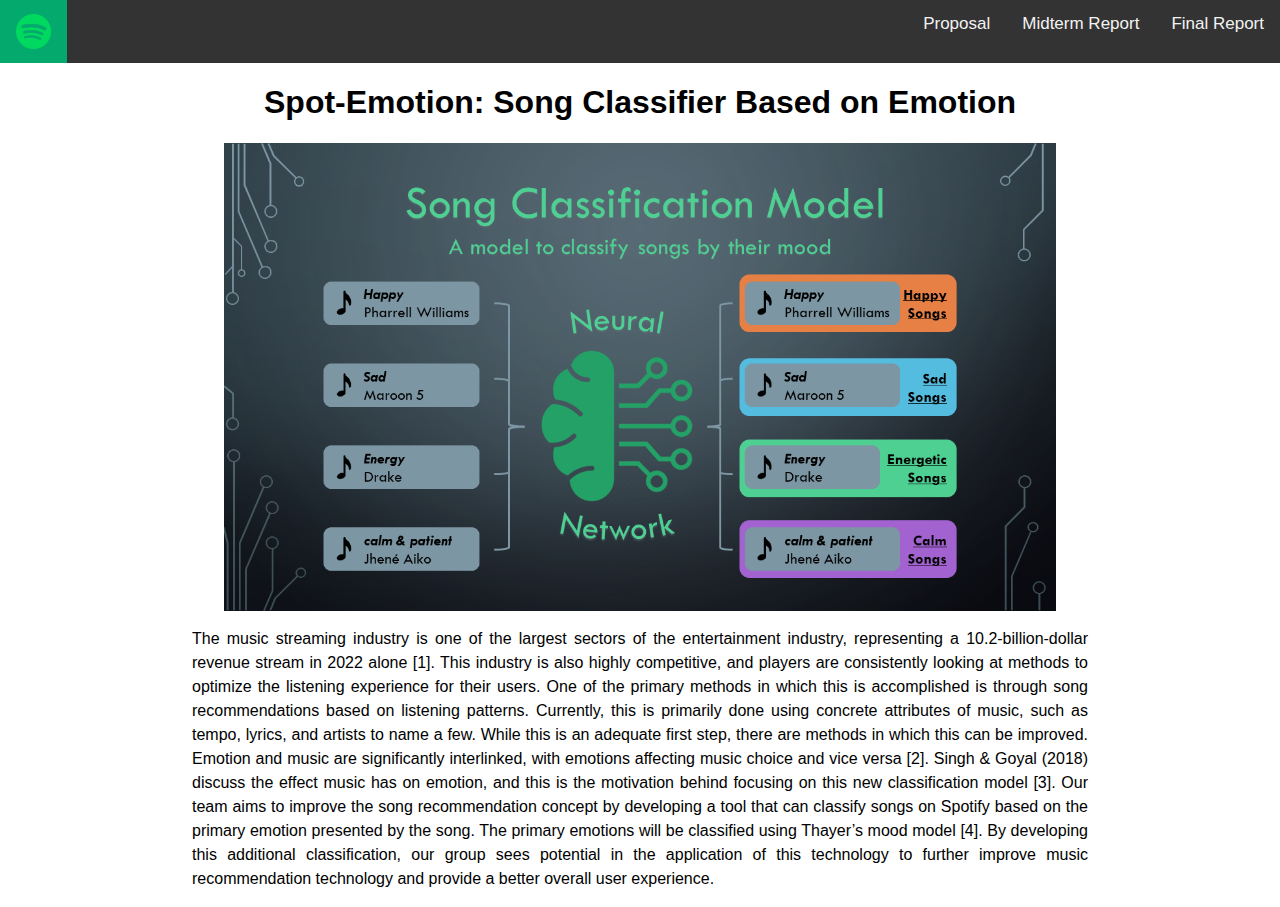
==== index.html @ ffe18056 "main" ====
<html lang="en">
<head>
    <meta charset="UTF-8">
    <meta http-equiv="X-UA-Compatible" content="IE=edge">
    <meta name="viewport" content="width=device-width, initial-scale=1.0">
    <title>CS 4641 Group 3 Project</title>
    <link rel="icon" type="image/x-icon" href="General Pictures/favicon.png">
    <!--<link rel="shortcut icon" type="image/png" href="favicon.png">--> <!--Insert Favicon Later-->
    <!--<link rel="shortcut icon" type="image/x-icon" href="favicon.ico">-->
    <link rel="stylesheet" href="styles.css">
</head>
<body>
    <link rel="stylesheet" href="https://cdnjs.cloudflare.com/ajax/libs/font-awesome/4.7.0/css/font-awesome.min.css">
    <div class="topnav" id = "topNavElem">
        <!--<a class = "active" href="https://shayan-boghani.github.io/cs4641project">CS 4641 Group 3 Project</a>-->
        <a class = "active" href="https://shayan-boghani.github.io/cs4641project">
          <img src="General Pictures/favicon.png" style="height: 35px; width: 35px;">
        </a>
        <div class="topnav-right">
            <a href="https://shayan-boghani.github.io/cs4641project/proposal">Proposal</a>
            <a href="https://shayan-boghani.github.io/cs4641project/midterm-report">Midterm Report</a>
            <a href="https://shayan-boghani.github.io/cs4641project/final-report">Final Report</a>
            <a href="javascript:void(0);" class="icon" onclick="myFunction()">
                <i class="fa fa-bars"></i>
            </a>
        </div>
      </div>
    <h1>Spot-Emotion: Song Classifier Based on Emotion</h1>
    <img src="General Pictures/Updated Infographic.png" alt="Infographic" class="center">
    <p>The music streaming industry is one of the largest sectors of the entertainment industry, representing a 10.2-billion-dollar revenue stream in 2022 alone [1]. This industry is also highly competitive, and players are consistently looking at methods to optimize the listening experience for their users. One of the primary methods in which this is accomplished is through song recommendations based on listening patterns. Currently, this is primarily done using concrete attributes of music, such as tempo, lyrics, and artists to name a few. While this is an adequate first step, there are methods in which this can be improved. Emotion and music are significantly interlinked, with emotions affecting music choice and vice versa [2]. Singh & Goyal (2018) discuss the effect music has on emotion, and this is the motivation behind focusing on this new classification model [3]. Our team aims to improve the song recommendation concept by developing a tool that can classify songs on Spotify based on the primary emotion presented by the song. The primary emotions will be classified using Thayer’s mood model [4]. By developing this additional classification, our group sees potential in the application of this technology to further improve music recommendation technology and provide a better overall user experience.</p>
    <script src="https://code.jquery.com/jquery-3.3.1.slim.min.js" integrity="sha384-q8i/X+965DzO0rT7abK41JStQIAqVgRVzpbzo5smXKp4YfRvH+8abtTE1Pi6jizo" crossorigin="anonymous"></script>
    <script src="https://cdn.jsdelivr.net/npm/popper.js@1.14.7/dist/umd/popper.min.js" integrity="sha384-UO2eT0CpHqdSJQ6hJty5KVphtPhzWj9WO1clHTMGa3JDZwrnQq4sF86dIHNDz0W1" crossorigin="anonymous"></script>
    <script src="https://cdn.jsdelivr.net/npm/bootstrap@4.3.1/dist/js/bootstrap.min.js" integrity="sha384-JjSmVgyd0p3pXB1rRibZUAYoIIy6OrQ6VrjIEaFf/nJGzIxFDsf4x0xIM+B07jRM" crossorigin="anonymous"></script>
    <script>/* Toggle between adding and removing the "responsive" class to topnav when the user clicks on the icon */
        function myFunction() {
          var x = document.getElementById("topNavElem");
          if (x.className === "topnav") {
            x.className += " responsive";
          } else {
            x.className = "topnav";
          }
        }</script>
</body>
</html>
---- styles.css ----
body {
    margin: 0;
    background: white;
    font-family: "Verdana", sans-serif;
}
h1 {
  text-align: center;
  padding-left: 10%;
  padding-right: 10%;
}
h2 {
  text-align: center;
  padding-left: 10%;
  padding-right: 10%;
}
h3 {
  text-align: center;
  padding-left: 10%;
  padding-right: 10%;
}
h4 {
  text-align: center;
  padding-left: 10%;
  padding-right: 10%;
}
figcaption {
  text-align: center;
  padding-left: 10%;
  padding-right: 10%;
  line-height: 1.5;
}
p {
  text-align: justify;
  padding-left: 15%;
  padding-right: 15%;
  line-height: 1.5;
}
.citations {
  text-align: justify;
  word-break: break-all;
  padding-left: 15%;
  padding-right: 15%;
  line-height: 1.5;
  overflow-wrap: break-word;
}
.a {
  color: #f2f2f2;
  text-align: justify;
  word-break: break-all;
  overflow-wrap: break-word;
  padding-left: 15%;
  padding-right: 15%;
  line-height: 1.5;
}
.center {
  display: block;
  margin-left: auto;
  margin-right: auto;
  width: 65%;
  height: auto;
  max-width: 100%;
}
.container {
  text-align: justify;
  display: block;
  /*width: 65%;*/
  height: auto;
  max-width: 100%;
  flex-flow: row wrap;
  word-break: break-word;
  padding-left: 15%;
  padding-right: 15%;
}

/* Add a black background color to the top navigation */
.topnav {
    background-color: #333;
    overflow: hidden;
}

/* Style the links inside the navigation bar */
.topnav a {
  float: left;
  display: block;
  color: #f2f2f2;
  text-align: center;
  padding: 14px 16px;
  text-decoration: none;
  font-size: 17px;
}

/* Change the color of links on hover */
.topnav a:hover {
  background-color: #ddd;
  color: black;
}

/* Add a color to the active/current link */
.topnav a.active {
  background-color: #04AA6D;
  color: white;
}

/* Right-aligned section inside the top navigation */
.topnav-right {
  float: right;
}

/* Hide the link that should open and close the topnav on small screens */
.topnav-right .icon {
  display: none;
}

/* When the screen is less than 600 pixels wide, hide all links on right side. Show the link that contains should open and close the topnav (.icon) */
@media screen and (max-width: 600px) {
  .topnav-right a {display: none;}
  .topnav a.icon {
    float: right;
    display: block;
  }
  .citations {
    display: block;
    text-align: justify;
    word-break: break-all;
    padding-left: 30%;
    padding-right: 30%;
    line-height: 1.5;
    overflow-wrap: break-word;
  }
}

/* The "responsive" class is added to the topnav with JavaScript when the user clicks on the icon. This class makes the topnav look good on small screens (display the links vertically instead of horizontally) */
@media screen and (max-width: 600px) {
  .topnav.responsive {position: relative;}
  .topnav.responsive a.icon {
    position: absolute;
    right: 0;
    top: 0;
  }
  .topnav.responsive a {
    float: none;
    display: block;
    text-align: left;
  }
}
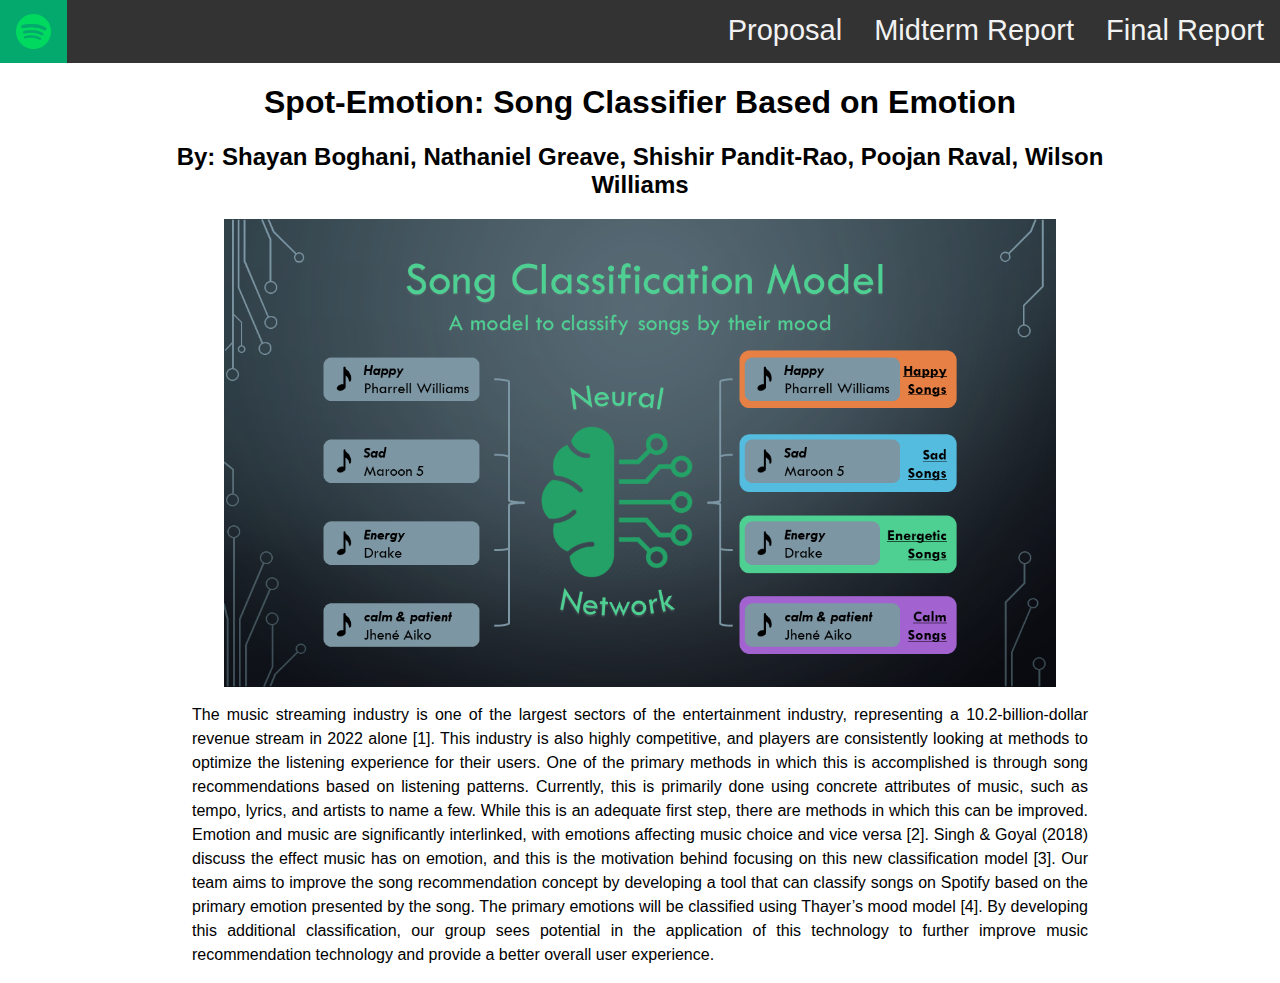
==== commit e09a4443: "main" ====
--- a/index.html
+++ b/index.html
@@ -26,6 +26,7 @@
         </div>
       </div>
     <h1>Spot-Emotion: Song Classifier Based on Emotion</h1>
+    <h2>By: Shayan Boghani, Nathaniel Greave, Shishir Pandit-Rao, Poojan Raval, Wilson Williams</h2>
     <img src="General Pictures/Updated Infographic.png" alt="Infographic" class="center">
     <p>The music streaming industry is one of the largest sectors of the entertainment industry, representing a 10.2-billion-dollar revenue stream in 2022 alone [1]. This industry is also highly competitive, and players are consistently looking at methods to optimize the listening experience for their users. One of the primary methods in which this is accomplished is through song recommendations based on listening patterns. Currently, this is primarily done using concrete attributes of music, such as tempo, lyrics, and artists to name a few. While this is an adequate first step, there are methods in which this can be improved. Emotion and music are significantly interlinked, with emotions affecting music choice and vice versa [2]. Singh & Goyal (2018) discuss the effect music has on emotion, and this is the motivation behind focusing on this new classification model [3]. Our team aims to improve the song recommendation concept by developing a tool that can classify songs on Spotify based on the primary emotion presented by the song. The primary emotions will be classified using Thayer’s mood model [4]. By developing this additional classification, our group sees potential in the application of this technology to further improve music recommendation technology and provide a better overall user experience.</p>
     <script src="https://code.jquery.com/jquery-3.3.1.slim.min.js" integrity="sha384-q8i/X+965DzO0rT7abK41JStQIAqVgRVzpbzo5smXKp4YfRvH+8abtTE1Pi6jizo" crossorigin="anonymous"></script>
--- a/styles.css
+++ b/styles.css
@@ -86,7 +86,7 @@
   text-align: center;
   padding: 14px 16px;
   text-decoration: none;
-  font-size: 17px;
+  font-size: 29px;
 }
 
 /* Change the color of links on hover */
@@ -118,15 +118,6 @@
     float: right;
     display: block;
   }
-  .citations {
-    display: block;
-    text-align: justify;
-    word-break: break-all;
-    padding-left: 30%;
-    padding-right: 30%;
-    line-height: 1.5;
-    overflow-wrap: break-word;
-  }
 }
 
 /* The "responsive" class is added to the topnav with JavaScript when the user clicks on the icon. This class makes the topnav look good on small screens (display the links vertically instead of horizontally) */
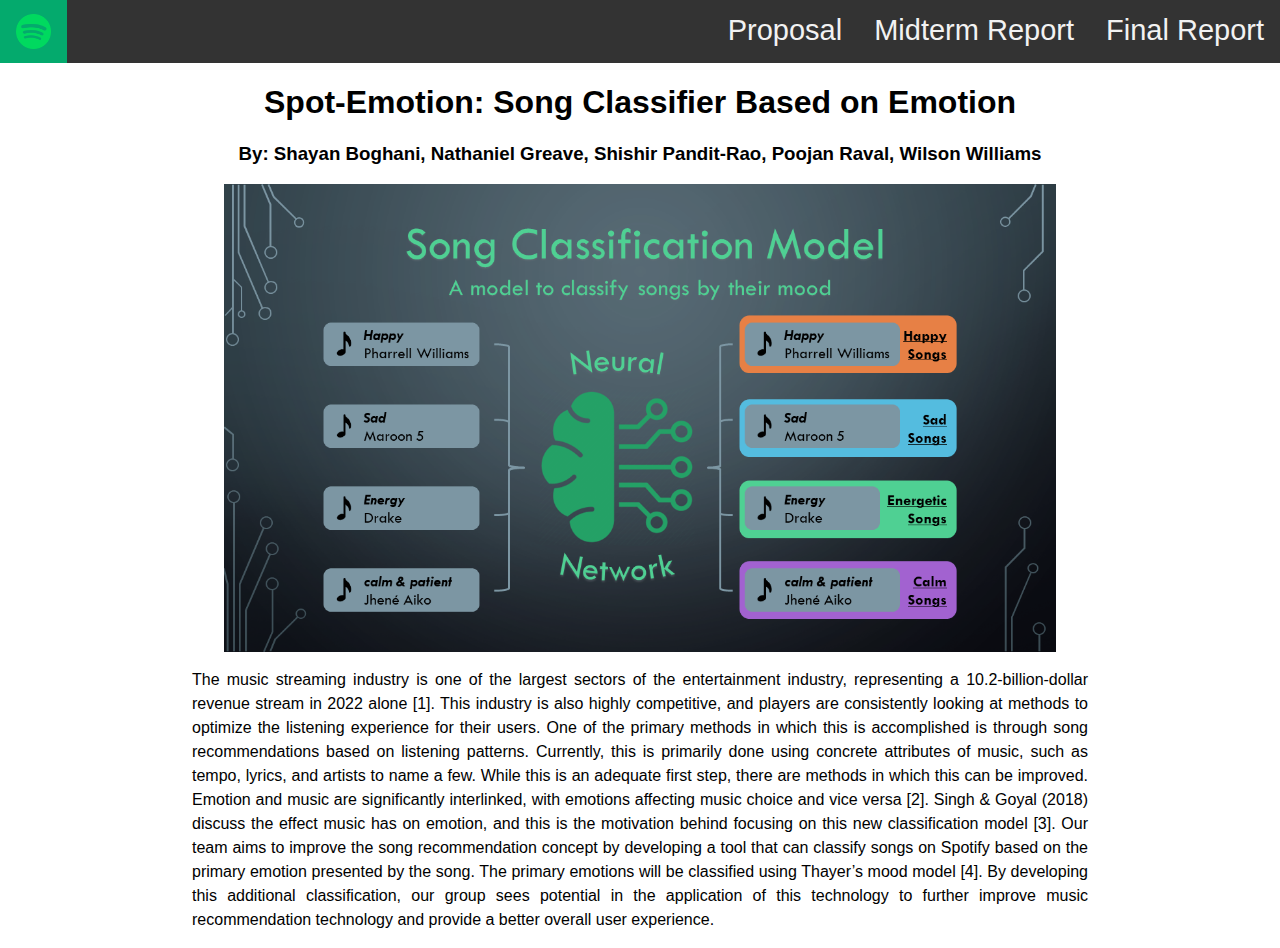
==== commit e9ea39c8: "main" ====
--- a/index.html
+++ b/index.html
@@ -26,7 +26,7 @@
         </div>
       </div>
     <h1>Spot-Emotion: Song Classifier Based on Emotion</h1>
-    <h2>By: Shayan Boghani, Nathaniel Greave, Shishir Pandit-Rao, Poojan Raval, Wilson Williams</h2>
+    <h3>By: Shayan Boghani, Nathaniel Greave, Shishir Pandit-Rao, Poojan Raval, Wilson Williams</h3>
     <img src="General Pictures/Updated Infographic.png" alt="Infographic" class="center">
     <p>The music streaming industry is one of the largest sectors of the entertainment industry, representing a 10.2-billion-dollar revenue stream in 2022 alone [1]. This industry is also highly competitive, and players are consistently looking at methods to optimize the listening experience for their users. One of the primary methods in which this is accomplished is through song recommendations based on listening patterns. Currently, this is primarily done using concrete attributes of music, such as tempo, lyrics, and artists to name a few. While this is an adequate first step, there are methods in which this can be improved. Emotion and music are significantly interlinked, with emotions affecting music choice and vice versa [2]. Singh & Goyal (2018) discuss the effect music has on emotion, and this is the motivation behind focusing on this new classification model [3]. Our team aims to improve the song recommendation concept by developing a tool that can classify songs on Spotify based on the primary emotion presented by the song. The primary emotions will be classified using Thayer’s mood model [4]. By developing this additional classification, our group sees potential in the application of this technology to further improve music recommendation technology and provide a better overall user experience.</p>
     <script src="https://code.jquery.com/jquery-3.3.1.slim.min.js" integrity="sha384-q8i/X+965DzO0rT7abK41JStQIAqVgRVzpbzo5smXKp4YfRvH+8abtTE1Pi6jizo" crossorigin="anonymous"></script>
